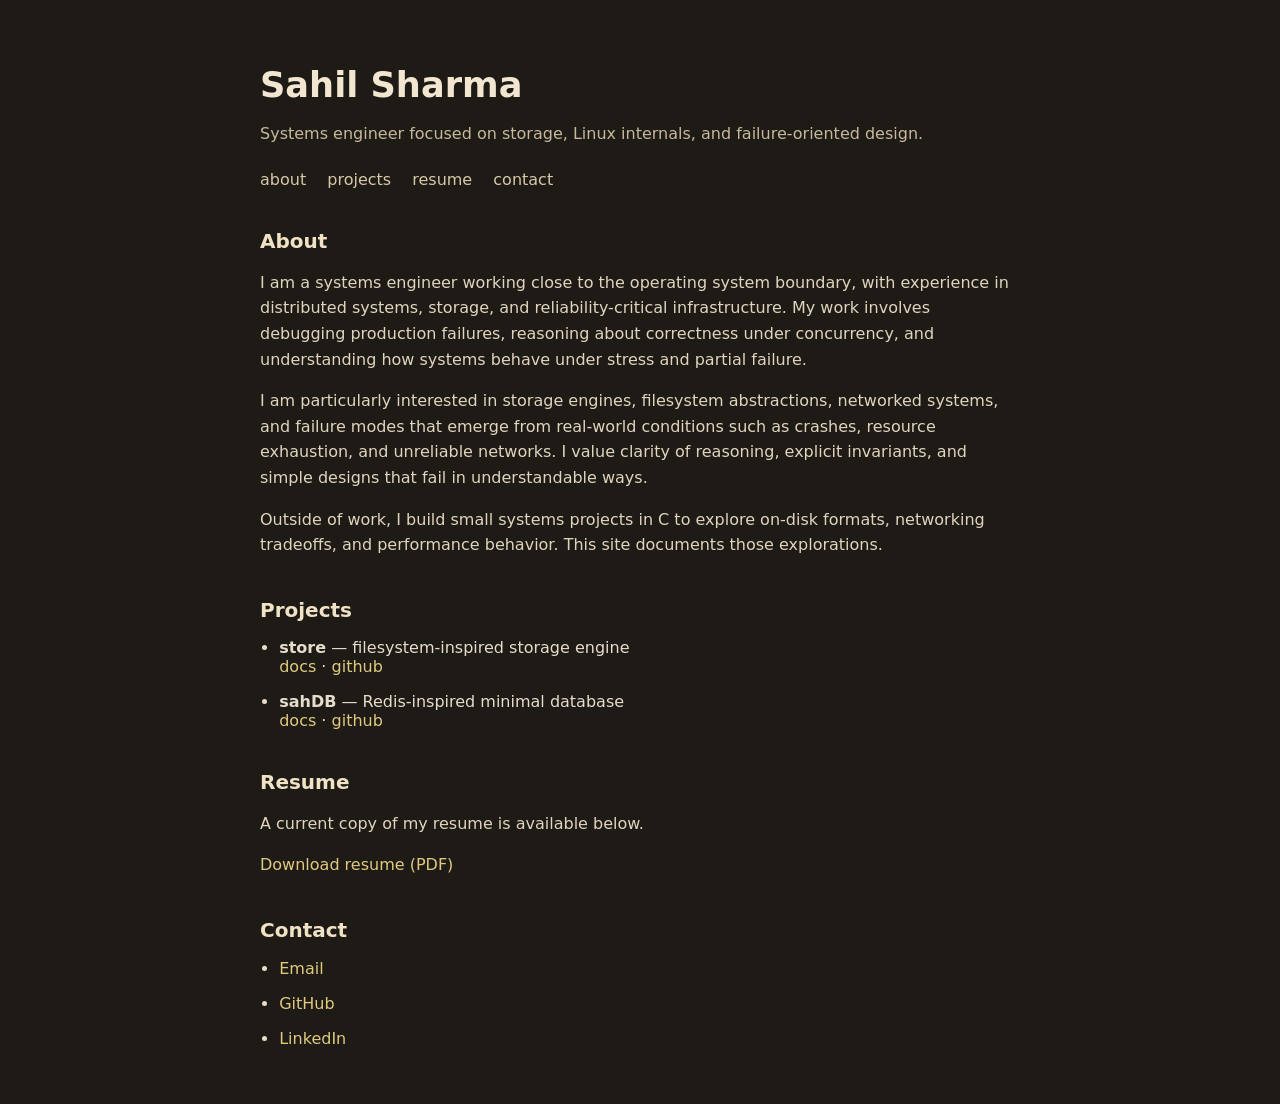
==== index.html @ baf07f74 "My info" ====
<!DOCTYPE html>
<html lang="en">
<head>
  <meta charset="UTF-8">
  <title>Sahil Sharma</title>
  <link rel="stylesheet" href="style.css">
</head>
<body>
  <main>
    <h1>Sahil Sharma</h1>
    <p class="tagline">Systems engineer focused on storage, Linux internals, and failure-oriented design.</p>

    <nav>
      <a href="#about">about</a>
      <a href="#projects">projects</a>
      <a href="#resume">resume</a>
      <a href="#contact">contact</a>
    </nav>

    <section id="about">
      <h2>About</h2>
      <p>
        I am a systems engineer working close to the operating system boundary, with experience in
        distributed systems, storage, and reliability-critical infrastructure. My work involves
        debugging production failures, reasoning about correctness under concurrency, and understanding
        how systems behave under stress and partial failure.
      </p>
      <p>
        I am particularly interested in storage engines, filesystem abstractions, networked systems,
        and failure modes that emerge from real-world conditions such as crashes, resource exhaustion,
        and unreliable networks. I value clarity of reasoning, explicit invariants, and simple designs
        that fail in understandable ways.
      </p>
      <p>
        Outside of work, I build small systems projects in C to explore on-disk formats, networking
        tradeoffs, and performance behavior. This site documents those explorations.
      </p>
    </section>

    <section id="projects">
      <h2>Projects</h2>
      <ul>
        <li>
          <strong>store</strong> — filesystem-inspired storage engine<br>
          <a href="projects/store.html">docs</a> ·
          <a href="https://github.com/rsa-sha/store">github</a>
        </li>
        <li>
          <strong>sahDB</strong> — Redis-inspired minimal database<br>
          <a href="projects/sahdb.html">docs</a> ·
          <a href="https://github.com/rsa-sha/sahDB">github</a>
        </li>
      </ul>
    </section>

    <section id="resume">
      <h2>Resume</h2>
      <p>
        A current copy of my resume is available below.
      </p>
      <p>
        <a href="resume/Sahil_Sharma_Resume.pdf" download>Download resume (PDF)</a>
      </p>
    </section>

    <section id="contact">
      <h2>Contact</h2>
      <ul>
        <li><a href="mailto:sahilsharma.r@proton.me">Email</a></li>
        <li><a href="https://github.com/rsa-sha">GitHub</a></li>
        <li><a href="https://www.linkedin.com/in/sharmasahil16661">LinkedIn</a></li>
      </ul>
    </section>
  </main>
</body>
</html>
---- style.css ----
body {
  font-family: system-ui, -apple-system, BlinkMacSystemFont, sans-serif;
  background: #1e1b16;
  color: #e6dccb;
  margin: 0;
  padding: 2.5rem;
}

main {
  max-width: 760px;
  margin: auto;
}

h1 {
  font-size: 2.2rem;
  margin-bottom: 0.3rem;
  color: #f2e6d0;
}

.tagline {
  color: #c7b89c;
  margin-bottom: 1.5rem;
}

nav {
  margin-bottom: 2rem;
}

nav a {
  margin-right: 1rem;
  color: #d6c8a8;
  text-decoration: none;
}

nav a:hover {
  text-decoration: underline;
}

h2 {
  margin-top: 2.5rem;
  font-size: 1.25rem;
  color: #f0e2c4;
}

p {
  line-height: 1.6;
  color: #e0d4be;
}

ul {
  padding-left: 1.2rem;
}

li {
  margin-bottom: 1rem;
}

a {
  color: #e0c97f;
  text-decoration: none;
}

a:hover {
  text-decoration: underline;
}
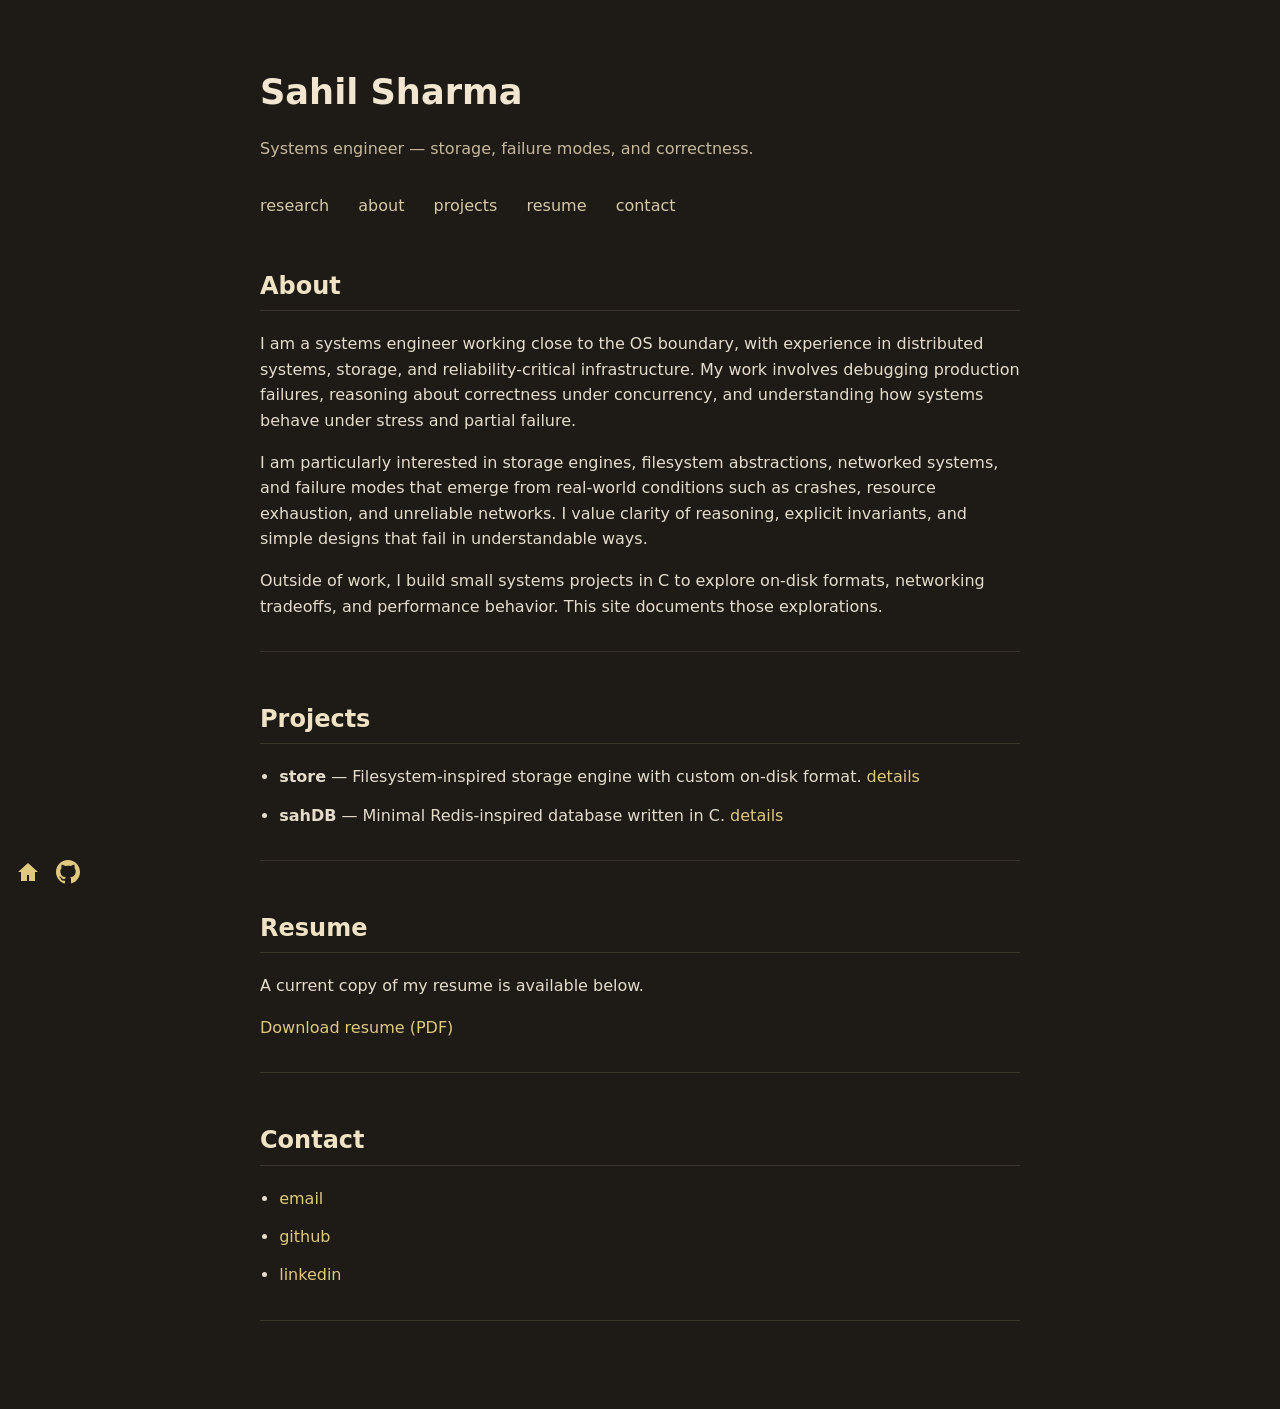
==== commit dc14a30a: "Updated with JS and some new sections" ====
--- a/index.html
+++ b/index.html
@@ -8,9 +8,10 @@
 <body>
   <main>
     <h1>Sahil Sharma</h1>
-    <p class="tagline">Systems engineer focused on storage, Linux internals, and failure-oriented design.</p>
+    <p class="tagline">Systems engineer — storage, failure modes, and correctness.</p>
 
     <nav>
+      <a href="/research/">research</a>
       <a href="#about">about</a>
       <a href="#projects">projects</a>
       <a href="#resume">resume</a>
@@ -20,57 +21,69 @@
     <section id="about">
       <h2>About</h2>
       <p>
-        I am a systems engineer working close to the operating system boundary, with experience in
-        distributed systems, storage, and reliability-critical infrastructure. My work involves
-        debugging production failures, reasoning about correctness under concurrency, and understanding
-        how systems behave under stress and partial failure.
+        I am a systems engineer working close to the OS boundary, with experience in distributed systems, storage, and reliability-critical infrastructure. My work involves debugging production failures, reasoning about correctness under concurrency, and understanding how systems behave under stress and partial failure.
       </p>
       <p>
-        I am particularly interested in storage engines, filesystem abstractions, networked systems,
-        and failure modes that emerge from real-world conditions such as crashes, resource exhaustion,
-        and unreliable networks. I value clarity of reasoning, explicit invariants, and simple designs
-        that fail in understandable ways.
+        I am particularly interested in storage engines, filesystem abstractions, networked systems, and failure modes that emerge from real-world conditions such as crashes, resource exhaustion, and unreliable networks. I value clarity of reasoning, explicit invariants, and simple designs that fail in understandable ways.
       </p>
       <p>
-        Outside of work, I build small systems projects in C to explore on-disk formats, networking
-        tradeoffs, and performance behavior. This site documents those explorations.
+        Outside of work, I build small systems projects in C to explore on-disk formats, networking tradeoffs, and performance behavior. This site documents those explorations.
       </p>
     </section>
 
     <section id="projects">
       <h2>Projects</h2>
-      <ul>
-        <li>
-          <strong>store</strong> — filesystem-inspired storage engine<br>
-          <a href="projects/store.html">docs</a> ·
-          <a href="https://github.com/rsa-sha/store">github</a>
-        </li>
-        <li>
-          <strong>sahDB</strong> — Redis-inspired minimal database<br>
-          <a href="projects/sahdb.html">docs</a> ·
-          <a href="https://github.com/rsa-sha/sahDB">github</a>
-        </li>
-      </ul>
+      <div id="projects-list">
+        <!-- JS will inject minimal project summaries -->
+      </div>
     </section>
 
     <section id="resume">
       <h2>Resume</h2>
-      <p>
-        A current copy of my resume is available below.
-      </p>
-      <p>
-        <a href="resume/Sahil_Sharma_Resume.pdf" download>Download resume (PDF)</a>
-      </p>
+      <p>A current copy of my resume is available below.</p>
+      <p><a href="resume/Sahil_Sharma_Resume.pdf" target="_blank" rel="noopener">Download resume (PDF)</a></p>
     </section>
 
     <section id="contact">
       <h2>Contact</h2>
       <ul>
-        <li><a href="mailto:sahilsharma.r@proton.me">Email</a></li>
-        <li><a href="https://github.com/rsa-sha">GitHub</a></li>
-        <li><a href="https://www.linkedin.com/in/sharmasahil16661">LinkedIn</a></li>
+        <li><a href="mailto:sahilsharma.r@proton.me">email</a></li>
+        <li><a href="https://github.com/rsa-sha">github</a></li>
+        <li><a href="https://www.linkedin.com/in/sharmasahil16661">linkedin</a></li>
       </ul>
     </section>
   </main>
+
+  <script>
+    // Smooth scroll for internal links
+    document.querySelectorAll('a[href^="#"]').forEach(anchor => {
+      anchor.addEventListener("click", function (e) {
+        e.preventDefault();
+        const target = document.querySelector(this.getAttribute("href"));
+        if (target) {
+          target.scrollIntoView({ behavior: "smooth", block: "start" });
+          history.pushState(null, null, this.getAttribute("href"));
+        }
+      });
+    });
+  </script>
+
+  <script src="main.js"></script>
+
+  <footer>
+  <a href="/" class="footer-icon" title="Home">
+    <!-- House SVG -->
+    <svg xmlns="http://www.w3.org/2000/svg" viewBox="0 0 24 24" width="24" height="24" fill="currentColor">
+      <path d="M12 3l10 9h-3v9h-6v-6h-2v6H5v-9H2z"/>
+    </svg>
+  </a>
+
+  <a href="https://github.com/rsa-sha" target="_blank" rel="noopener" class="footer-icon" title="GitHub">
+    <!-- GitHub SVG -->
+    <svg xmlns="http://www.w3.org/2000/svg" viewBox="0 0 24 24" width="24" height="24" fill="currentColor">
+      <path d="M12 0C5.37 0 0 5.37 0 12c0 5.3 3.438 9.8 8.205 11.385.6.113.82-.258.82-.577v-2.16c-3.338.726-4.033-1.61-4.033-1.61-.546-1.387-1.333-1.756-1.333-1.756-1.09-.745.083-.729.083-.729 1.205.084 1.84 1.237 1.84 1.237 1.07 1.835 2.807 1.305 3.492.998.108-.775.418-1.305.76-1.605-2.665-.305-5.467-1.332-5.467-5.932 0-1.31.468-2.382 1.236-3.222-.124-.304-.536-1.527.116-3.18 0 0 1.008-.322 3.3 1.23a11.5 11.5 0 013.003-.403c1.02.005 2.047.138 3.003.403 2.29-1.552 3.296-1.23 3.296-1.23.654 1.653.242 2.876.118 3.18.77.84 1.236 1.912 1.236 3.222 0 4.61-2.807 5.625-5.479 5.922.43.37.823 1.102.823 2.222v3.293c0 .32.216.694.825.576C20.565 21.796 24 17.297 24 12c0-6.63-5.37-12-12-12z"/>
+    </svg>
+  </a>
+</footer>
 </body>
 </html>
--- a/style.css
+++ b/style.css
@@ -1,9 +1,11 @@
+/* Base */
 body {
   font-family: system-ui, -apple-system, BlinkMacSystemFont, sans-serif;
   background: #1e1b16;
   color: #e6dccb;
   margin: 0;
   padding: 2.5rem;
+  line-height: 1.6;
 }
 
 main {
@@ -11,23 +13,39 @@
   margin: auto;
 }
 
+/* Headings */
 h1 {
   font-size: 2.2rem;
-  margin-bottom: 0.3rem;
+  margin-bottom: 0.5rem;
   color: #f2e6d0;
+}
+
+h2 {
+  margin-top: 3rem;
+  font-size: 1.5rem;
+  color: #f0e2c4;
+  border-bottom: 1px solid #3a3328;
+  padding-bottom: 0.3rem;
+}
+
+h3 {
+  margin-top: 2rem;
+  font-size: 1.25rem;
+  color: #e6d8b7;
 }
 
 .tagline {
   color: #c7b89c;
-  margin-bottom: 1.5rem;
-}
-
-nav {
   margin-bottom: 2rem;
 }
 
+/* Navigation */
+nav {
+  margin-bottom: 3rem;
+}
+
 nav a {
-  margin-right: 1rem;
+  margin-right: 1.5rem;
   color: #d6c8a8;
   text-decoration: none;
 }
@@ -36,25 +54,23 @@
   text-decoration: underline;
 }
 
-h2 {
-  margin-top: 2.5rem;
-  font-size: 1.25rem;
-  color: #f0e2c4;
+/* Sections */
+section {
+  margin-bottom: 3rem;
+  padding-bottom: 1rem;
+  border-bottom: 1px solid #3a3328;
 }
 
-p {
-  line-height: 1.6;
-  color: #e0d4be;
-}
-
+/* Lists */
 ul {
   padding-left: 1.2rem;
 }
 
 li {
-  margin-bottom: 1rem;
+  margin-bottom: 0.8rem;
 }
 
+/* Links */
 a {
   color: #e0c97f;
   text-decoration: none;
@@ -63,3 +79,80 @@
 a:hover {
   text-decoration: underline;
 }
+
+/* Meta info */
+.meta {
+  color: #c7b89c;
+  font-size: 0.9rem;
+  display: block;
+  margin-bottom: 0.5rem;
+}
+
+/* Controls */
+.controls {
+  margin-bottom: 1rem;
+}
+
+/* Code/Markdown blocks */
+pre {
+  background: #2a251d;
+  padding: 0.8rem;
+  overflow-x: auto;
+  border-radius: 4px;
+}
+
+code {
+  background: #2a251d;
+  padding: 0.2rem 0.4rem;
+  border-radius: 3px;
+  font-family: monospace;
+}
+
+/* Research viewer spacing */
+#viewer {
+  margin-top: 2rem;
+  padding: 1rem;
+  background: #2a251d;
+  border-radius: 5px;
+}
+
+#project-viewer {
+  margin-top: 2rem;
+  padding: 1rem;
+  background: #2a251d;
+  border-radius: 5px;
+  border: 1px solid #3a3328;
+}
+
+/* Footer */
+footer {
+  position: fixed;
+  bottom: 1rem;
+  right: 1rem;
+  display: flex;
+  gap: 1rem;
+  z-index: 1000;
+}
+
+footer .footer-icon {
+  display: inline-flex;
+  align-items: center;
+  justify-content: center;
+  color: #e0c97f;
+  text-decoration: none;
+  transition: color 0.2s ease;
+}
+
+footer .footer-icon:hover {
+  color: #f2e6d0;
+}
+
+footer svg {
+  width: 24px;
+  height: 24px;
+}
+
+footer {
+  left: 1rem;
+  right: auto;
+}
